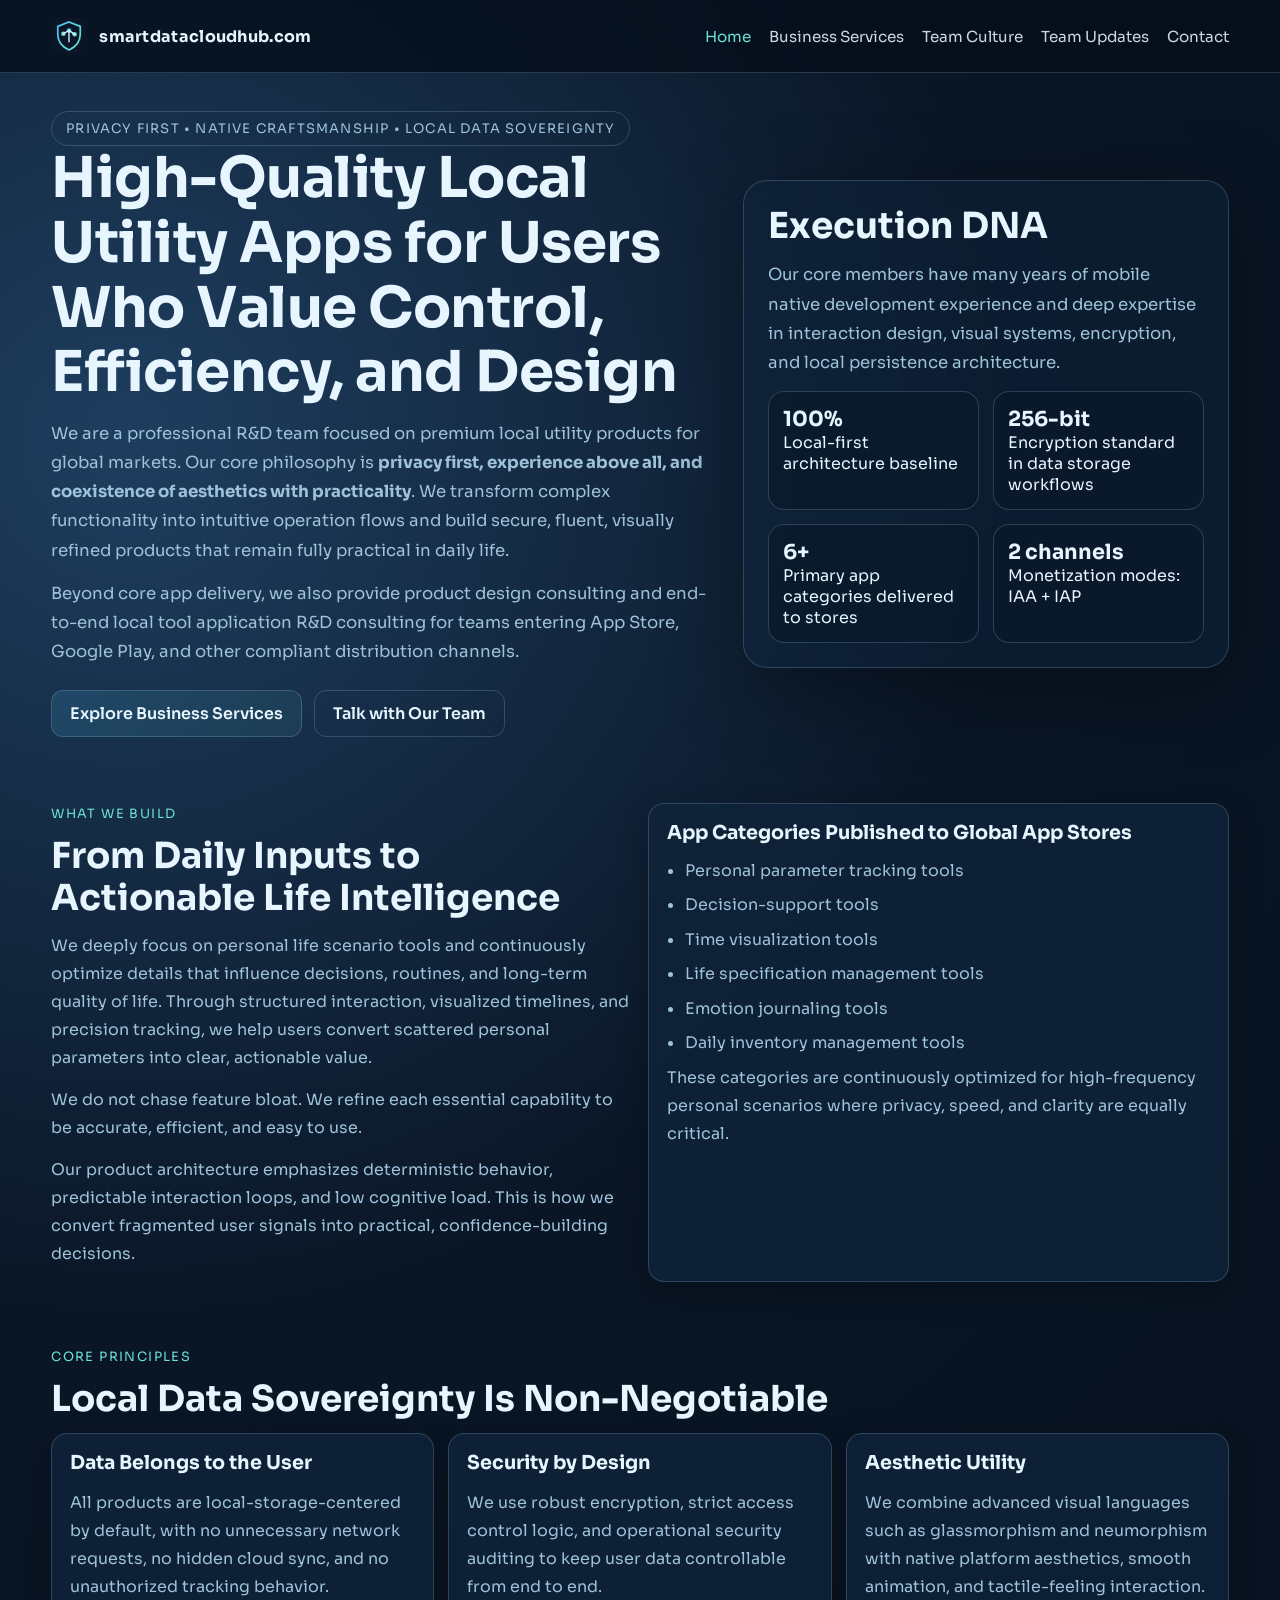
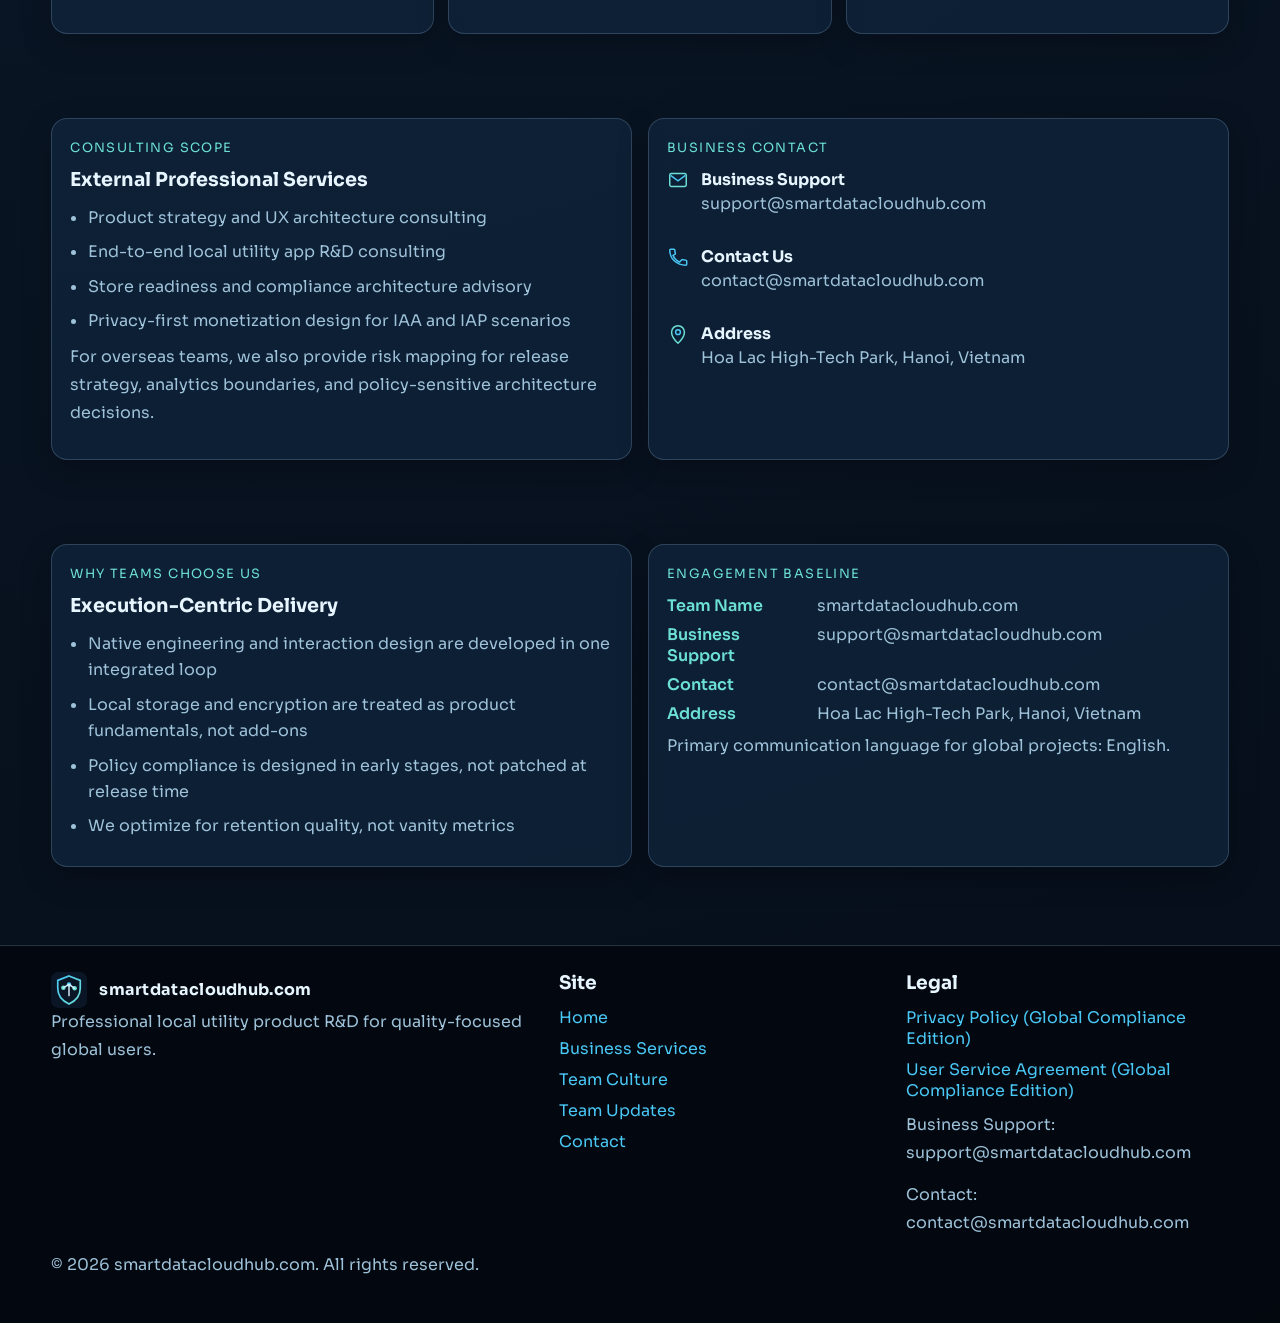
==== index.html @ f4ce81dc "smartdatacloudhub" ====
<!doctype html>
<html lang="en">
<head>
  <meta charset="utf-8">
  <meta http-equiv="x-ua-compatible" content="ie=edge">
  <meta name="viewport" content="width=device-width, initial-scale=1">
  <title>SmartDataCloudHub | Privacy-First Local Utility Product Team</title>
  <meta name="description" content="SmartDataCloudHub is a professional R&D team building high-quality privacy-first local utility apps for global users, plus product design and local-tool development consulting services.">
  <meta name="robots" content="index,follow,max-image-preview:large,max-snippet:-1,max-video-preview:-1">
  <meta name="theme-color" content="#0a1626">
  <meta property="og:type" content="website">
  <meta property="og:title" content="SmartDataCloudHub | Privacy-First Local Utility Product Team">
  <meta property="og:description" content="We build secure, elegant, high-performance local utility apps and provide full-cycle product consulting.">
  <meta property="og:url" content="https://smartdatacloudhub.com/">
  <meta property="og:image" content="https://smartdatacloudhub.com/images/hero-bg.png">
  <meta name="twitter:card" content="summary_large_image">
  <meta name="twitter:title" content="SmartDataCloudHub">
  <meta name="twitter:description" content="Privacy-first local utility apps for quality-focused users.">
  <meta name="twitter:image" content="https://smartdatacloudhub.com/images/hero-bg.png">
  <link rel="canonical" href="https://smartdatacloudhub.com/">
  <link rel="icon" type="image/svg+xml" href="images/favicon.svg">
  <link rel="stylesheet" href="css/style.css">
  <script type="application/ld+json">
  {
    "@context":"https://schema.org",
    "@type":"Organization",
    "name":"smartdatacloudhub.com",
    "url":"https://smartdatacloudhub.com",
    "logo":"https://smartdatacloudhub.com/images/logo.svg",
    "email":"support@smartdatacloudhub.com",
    "contactPoint":[
      {
        "@type":"ContactPoint",
        "contactType":"customer support",
        "email":"support@smartdatacloudhub.com",
        "availableLanguage":["English"]
      },
      {
        "@type":"ContactPoint",
        "contactType":"business",
        "email":"contact@smartdatacloudhub.com",
        "availableLanguage":["English"]
      }
    ],
    "address":{
      "@type":"PostalAddress",
      "addressLocality":"Hanoi",
      "addressCountry":"Vietnam",
      "streetAddress":"Hoa Lac High-Tech Park"
    },
    "sameAs":["https://smartdatacloudhub.com"]
  }
  </script>
</head>
<body>
  <header class="site-header">
    <div class="container nav-wrap">
      <a class="brand" href="index.html" aria-label="SmartDataCloudHub homepage">
        <img src="images/logo.svg" alt="SmartDataCloudHub logo" width="36" height="36">
        <span>smartdatacloudhub.com</span>
      </a>
      <button class="menu-btn" aria-label="Open menu" aria-expanded="false">Menu</button>
      <nav class="nav-links" aria-label="Main navigation">
        <a class="active" href="index.html">Home</a>
        <a href="services.html">Business Services</a>
        <a href="culture.html">Team Culture</a>
        <a href="news.html">Team Updates</a>
        <a href="contact.html">Contact</a>
      </nav>
    </div>
  </header>

  <main>
    <section class="hero">
      <img class="hero-bg" src="images/hero-bg.png" alt="Cold-tone abstract data horizon background">
      <div class="floating-orb one" data-parallax="0.8" aria-hidden="true"></div>
      <div class="floating-orb two" data-parallax="1.15" aria-hidden="true"></div>
      <div class="container hero-inner">
        <div class="reveal">
          <span class="tag">Privacy First • Native Craftsmanship • Local Data Sovereignty</span>
          <h1>High-Quality Local Utility Apps for Users Who Value Control, Efficiency, and Design</h1>
          <p>
            We are a professional R&D team focused on premium local utility products for global markets. Our core philosophy is
            <strong>privacy first, experience above all, and coexistence of aesthetics with practicality</strong>. We transform complex functionality into
            intuitive operation flows and build secure, fluent, visually refined products that remain fully practical in daily life.
          </p>
          <p>
            Beyond core app delivery, we also provide product design consulting and end-to-end local tool application R&D consulting
            for teams entering App Store, Google Play, and other compliant distribution channels.
          </p>
          <div class="cta-row">
            <a class="btn" href="services.html">Explore Business Services</a>
            <a class="btn ghost" href="contact.html">Talk with Our Team</a>
          </div>
        </div>
        <aside class="glass-card reveal" aria-label="Team performance highlights">
          <h2>Execution DNA</h2>
          <p>Our core members have many years of mobile native development experience and deep expertise in interaction design, visual systems, encryption, and local persistence architecture.</p>
          <div class="metrics">
            <div class="metric">
              <strong data-count="100" data-suffix="%">0%</strong>
              <span>Local-first architecture baseline</span>
            </div>
            <div class="metric">
              <strong data-count="256" data-suffix="-bit">0-bit</strong>
              <span>Encryption standard in data storage workflows</span>
            </div>
            <div class="metric">
              <strong data-count="6" data-suffix="+">0+</strong>
              <span>Primary app categories delivered to stores</span>
            </div>
            <div class="metric">
              <strong data-count="2" data-suffix=" channels">0 channels</strong>
              <span>Monetization modes: IAA + IAP</span>
            </div>
          </div>
        </aside>
      </div>
    </section>

    <section class="full-panel reveal">
      <div class="container grid-2">
        <div>
          <p class="kicker">What We Build</p>
          <h2>From Daily Inputs to Actionable Life Intelligence</h2>
          <p>
            We deeply focus on personal life scenario tools and continuously optimize details that influence decisions, routines, and long-term quality of life. Through structured interaction, visualized timelines, and precision tracking, we help users convert scattered personal parameters into clear, actionable value.
          </p>
          <p>
            We do not chase feature bloat. We refine each essential capability to be accurate, efficient, and easy to use.
          </p>
          <p>
            Our product architecture emphasizes deterministic behavior, predictable interaction loops, and low cognitive load. This is how we convert fragmented user signals into practical, confidence-building decisions.
          </p>
        </div>
        <div class="card">
          <h3>App Categories Published to Global App Stores</h3>
          <ul class="feature-list">
            <li>Personal parameter tracking tools</li>
            <li>Decision-support tools</li>
            <li>Time visualization tools</li>
            <li>Life specification management tools</li>
            <li>Emotion journaling tools</li>
            <li>Daily inventory management tools</li>
          </ul>
          <p class="dense-row">These categories are continuously optimized for high-frequency personal scenarios where privacy, speed, and clarity are equally critical.</p>
        </div>
      </div>
    </section>

    <section class="section">
      <div class="container">
        <p class="kicker">Core Principles</p>
        <h2 class="reveal">Local Data Sovereignty Is Non-Negotiable</h2>
        <div class="grid-3">
          <article class="card reveal">
            <h3>Data Belongs to the User</h3>
            <p>All products are local-storage-centered by default, with no unnecessary network requests, no hidden cloud sync, and no unauthorized tracking behavior.</p>
          </article>
          <article class="card reveal">
            <h3>Security by Design</h3>
            <p>We use robust encryption, strict access control logic, and operational security auditing to keep user data controllable from end to end.</p>
          </article>
          <article class="card reveal">
            <h3>Aesthetic Utility</h3>
            <p>We combine advanced visual languages such as glassmorphism and neumorphism with native platform aesthetics, smooth animation, and tactile-feeling interaction.</p>
          </article>
        </div>
      </div>
    </section>

    <section class="section">
      <div class="container grid-2">
        <div class="card reveal">
          <p class="kicker">Consulting Scope</p>
          <h3>External Professional Services</h3>
          <ul class="feature-list">
            <li>Product strategy and UX architecture consulting</li>
            <li>End-to-end local utility app R&D consulting</li>
            <li>Store readiness and compliance architecture advisory</li>
            <li>Privacy-first monetization design for IAA and IAP scenarios</li>
          </ul>
          <p class="dense-row">For overseas teams, we also provide risk mapping for release strategy, analytics boundaries, and policy-sensitive architecture decisions.</p>
        </div>
        <div class="card reveal">
          <p class="kicker">Business Contact</p>
          <div class="contact-item">
            <svg viewBox="0 0 24 24" fill="none" aria-hidden="true"><path d="M3 6.75A1.75 1.75 0 0 1 4.75 5h14.5A1.75 1.75 0 0 1 21 6.75v10.5A1.75 1.75 0 0 1 19.25 19H4.75A1.75 1.75 0 0 1 3 17.25z" stroke="#6ce0d7" stroke-width="1.6"/><path d="m4 7 8 6 8-6" stroke="#49c7f5" stroke-width="1.6"/></svg>
            <div>
              <strong>Business Support</strong>
              <p>support@smartdatacloudhub.com</p>
            </div>
          </div>
          <div class="contact-item">
            <svg viewBox="0 0 24 24" fill="none" aria-hidden="true"><path d="M6.5 10.3a15 15 0 0 0 7.2 7.2l2.4-2.4a1 1 0 0 1 1-.24c1.1.36 2.27.56 3.4.56a1 1 0 0 1 1 1V20a1 1 0 0 1-1 1C10.4 21 3 13.6 3 4.5a1 1 0 0 1 1-1h3.58a1 1 0 0 1 1 1c0 1.13.2 2.3.56 3.4a1 1 0 0 1-.24 1z" stroke="#49c7f5" stroke-width="1.6"/></svg>
            <div>
              <strong>Contact Us</strong>
              <p>contact@smartdatacloudhub.com</p>
            </div>
          </div>
          <div class="contact-item">
            <svg viewBox="0 0 24 24" fill="none" aria-hidden="true"><path d="M12 22s7-6.4 7-12a7 7 0 0 0-14 0c0 5.6 7 12 7 12z" stroke="#6ce0d7" stroke-width="1.6"/><circle cx="12" cy="10" r="2.6" stroke="#49c7f5" stroke-width="1.6"/></svg>
            <div>
              <strong>Address</strong>
              <p>Hoa Lac High-Tech Park, Hanoi, Vietnam</p>
            </div>
          </div>
        </div>
      </div>
    </section>

    <section class="section">
      <div class="container grid-2">
        <article class="card reveal">
          <p class="kicker">Why Teams Choose Us</p>
          <h3>Execution-Centric Delivery</h3>
          <ul class="feature-list">
            <li>Native engineering and interaction design are developed in one integrated loop</li>
            <li>Local storage and encryption are treated as product fundamentals, not add-ons</li>
            <li>Policy compliance is designed in early stages, not patched at release time</li>
            <li>We optimize for retention quality, not vanity metrics</li>
          </ul>
        </article>
        <article class="card reveal">
          <p class="kicker">Engagement Baseline</p>
          <dl class="kv">
            <div>
              <dt>Team Name</dt>
              <dd>smartdatacloudhub.com</dd>
            </div>
            <div>
              <dt>Business Support</dt>
              <dd>support@smartdatacloudhub.com</dd>
            </div>
            <div>
              <dt>Contact</dt>
              <dd>contact@smartdatacloudhub.com</dd>
            </div>
            <div>
              <dt>Address</dt>
              <dd>Hoa Lac High-Tech Park, Hanoi, Vietnam</dd>
            </div>
          </dl>
          <p class="dense-row">Primary communication language for global projects: English.</p>
        </article>
      </div>
    </section>
  </main>

  <footer class="site-footer">
    <div class="container footer-grid">
      <section>
        <a class="brand" href="index.html"><img src="images/logo.svg" alt="SmartDataCloudHub logo" width="32" height="32"><span>smartdatacloudhub.com</span></a>
        <p>Professional local utility product R&D for quality-focused global users.</p>
      </section>
      <section>
        <h3>Site</h3>
        <ul class="footer-list">
          <li><a href="index.html">Home</a></li>
          <li><a href="services.html">Business Services</a></li>
          <li><a href="culture.html">Team Culture</a></li>
          <li><a href="news.html">Team Updates</a></li>
          <li><a href="contact.html">Contact</a></li>
        </ul>
      </section>
      <section>
        <h3>Legal</h3>
        <ul class="footer-list">
          <li><a href="privacy-policy.html">Privacy Policy (Global Compliance Edition)</a></li>
          <li><a href="terms-of-service.html">User Service Agreement (Global Compliance Edition)</a></li>
        </ul>
        <p>Business Support: support@smartdatacloudhub.com</p>
        <p>Contact: contact@smartdatacloudhub.com</p>
      </section>
    </div>
    <div class="container">
      <p>© <span data-year></span> smartdatacloudhub.com. All rights reserved.</p>
    </div>
  </footer>

  <script src="js/main.js" defer></script>
</body>
</html>
---- css/style.css ----
@import url('https://fonts.googleapis.com/css2?family=Sora:wght@300;400;600;700;800&family=IBM+Plex+Mono:wght@400;500&display=swap');

:root {
  --bg-0: #050d18;
  --bg-1: #0a1626;
  --bg-2: #10233a;
  --bg-3: #15324c;
  --surface: rgba(15, 35, 58, 0.55);
  --surface-strong: rgba(15, 35, 58, 0.8);
  --line: rgba(173, 220, 255, 0.2);
  --text: #e7f5ff;
  --muted: #9ec2d9;
  --accent: #49c7f5;
  --accent-2: #6ce0d7;
  --success: #6ef7bd;
  --warning: #ffcc66;
  --danger: #ff8a8a;
  --shadow: 0 20px 80px rgba(0, 0, 0, 0.35);
  --radius-lg: 24px;
  --radius-md: 16px;
  --radius-sm: 12px;
}

* {
  box-sizing: border-box;
}

html,
body {
  margin: 0;
  padding: 0;
  scroll-behavior: smooth;
  background: radial-gradient(circle at 10% 15%, #1e3e5f 0%, var(--bg-1) 32%, var(--bg-0) 100%);
  color: var(--text);
  font-family: 'Sora', 'Segoe UI', sans-serif;
}

body::before {
  content: '';
  position: fixed;
  inset: 0;
  background-image: linear-gradient(rgba(255, 255, 255, 0.03) 1px, transparent 1px),
    linear-gradient(90deg, rgba(255, 255, 255, 0.03) 1px, transparent 1px);
  background-size: 52px 52px;
  pointer-events: none;
  z-index: -1;
}

a {
  color: var(--accent);
  text-decoration: none;
}

a:hover {
  color: var(--accent-2);
}

img {
  max-width: 100%;
  display: block;
}

.container {
  width: min(1200px, 92vw);
  margin: 0 auto;
}

.site-header {
  position: sticky;
  top: 0;
  z-index: 100;
  backdrop-filter: blur(16px);
  background: rgba(5, 13, 24, 0.75);
  border-bottom: 1px solid var(--line);
}

.nav-wrap {
  display: flex;
  align-items: center;
  justify-content: space-between;
  min-height: 72px;
  gap: 24px;
}

.brand {
  display: flex;
  align-items: center;
  gap: 12px;
  color: var(--text);
  font-weight: 700;
  letter-spacing: 0.3px;
}

.brand svg,
.brand img {
  width: 36px;
  height: 36px;
}

.nav-links {
  display: flex;
  gap: 18px;
  align-items: center;
}

.nav-links a {
  color: var(--text);
  opacity: 0.88;
  font-size: 0.95rem;
}

.nav-links a.active,
.nav-links a:hover {
  color: var(--accent-2);
  opacity: 1;
}

.menu-btn {
  display: none;
  border: 1px solid var(--line);
  background: transparent;
  color: var(--text);
  border-radius: 10px;
  padding: 8px 10px;
}

.hero {
  min-height: clamp(520px, 78vh, 760px);
  display: grid;
  place-items: center;
  position: relative;
  overflow: clip;
}

.hero-bg {
  position: absolute;
  inset: 0;
  z-index: -2;
  opacity: 0.46;
  object-fit: cover;
  width: 100%;
  height: 100%;
}

.floating-orb {
  position: absolute;
  border-radius: 999px;
  filter: blur(2px);
  animation: drift 14s ease-in-out infinite;
  z-index: -1;
}

.floating-orb.one {
  width: 320px;
  height: 320px;
  left: -60px;
  top: 12%;
  background: radial-gradient(circle at 40% 40%, rgba(73, 199, 245, 0.36), rgba(73, 199, 245, 0.02));
}

.floating-orb.two {
  width: 380px;
  height: 380px;
  right: -90px;
  bottom: 12%;
  animation-delay: -6s;
  background: radial-gradient(circle at 45% 45%, rgba(108, 224, 215, 0.3), rgba(108, 224, 215, 0.02));
}

@keyframes drift {
  0%,
  100% { transform: translateY(0) translateX(0); }
  50% { transform: translateY(-18px) translateX(12px); }
}

.hero-inner {
  display: grid;
  grid-template-columns: 1.15fr 0.85fr;
  gap: 34px;
  align-items: center;
}

.tag {
  display: inline-flex;
  align-items: center;
  gap: 8px;
  border: 1px solid var(--line);
  border-radius: 999px;
  padding: 8px 14px;
  font-size: 0.82rem;
  color: var(--muted);
  text-transform: uppercase;
  letter-spacing: 1.2px;
}

h1,
h2,
h3 {
  margin: 0 0 14px;
  line-height: 1.15;
}

h1 {
  font-size: clamp(2.2rem, 4.4vw, 4.2rem);
  letter-spacing: -0.5px;
}

h2 {
  font-size: clamp(1.6rem, 2.8vw, 2.6rem);
}

p {
  margin: 0 0 14px;
  color: var(--muted);
  line-height: 1.75;
}

.hero p {
  font-size: 1.04rem;
}

.cta-row {
  display: flex;
  flex-wrap: wrap;
  gap: 12px;
  margin-top: 24px;
}

.btn {
  border: 1px solid var(--line);
  background: linear-gradient(120deg, rgba(73, 199, 245, 0.15), rgba(108, 224, 215, 0.08));
  color: var(--text);
  padding: 12px 18px;
  border-radius: 12px;
  font-weight: 600;
  display: inline-flex;
  align-items: center;
  gap: 8px;
  transition: transform 0.28s ease, box-shadow 0.28s ease;
}

.btn:hover {
  transform: translateY(-2px);
  box-shadow: 0 12px 24px rgba(33, 160, 221, 0.22);
}

.btn.ghost {
  background: transparent;
}

.glass-card {
  background: var(--surface);
  border: 1px solid var(--line);
  border-radius: var(--radius-lg);
  padding: 24px;
  box-shadow: var(--shadow);
  backdrop-filter: blur(14px);
}

.metrics {
  display: grid;
  grid-template-columns: repeat(2, minmax(0, 1fr));
  gap: 14px;
}

.metric {
  background: rgba(9, 26, 43, 0.72);
  border: 1px solid var(--line);
  border-radius: var(--radius-md);
  padding: 14px;
}

.metric strong {
  display: block;
  font-size: 1.3rem;
}

.full-panel {
  min-height: auto;
  display: block;
  padding: 28px 0 22px;
}

.section {
  padding: 42px 0;
}

.grid-3 {
  display: grid;
  grid-template-columns: repeat(3, minmax(0, 1fr));
  gap: 14px;
}

.grid-2 {
  display: grid;
  grid-template-columns: repeat(2, minmax(0, 1fr));
  gap: 16px;
}

.card {
  border: 1px solid var(--line);
  background: var(--surface-strong);
  border-radius: var(--radius-md);
  padding: 18px;
  box-shadow: 0 10px 30px rgba(0, 0, 0, 0.25);
}

.split-list {
  display: grid;
  grid-template-columns: repeat(2, minmax(0, 1fr));
  gap: 10px 16px;
}

.kv {
  margin: 0;
  padding: 0;
}

.kv div {
  display: grid;
  grid-template-columns: 140px 1fr;
  gap: 10px;
  margin-bottom: 8px;
}

.kv dt {
  color: var(--accent-2);
  font-weight: 600;
}

.kv dd {
  margin: 0;
  color: var(--muted);
}

.card h3 {
  font-size: 1.2rem;
}

.kicker {
  color: var(--accent-2);
  text-transform: uppercase;
  letter-spacing: 1.4px;
  font-size: 0.8rem;
  margin-bottom: 10px;
}

.timeline {
  position: relative;
  padding-left: 22px;
}

.timeline::before {
  content: '';
  position: absolute;
  left: 5px;
  top: 8px;
  bottom: 8px;
  width: 2px;
  background: linear-gradient(var(--accent), transparent);
}

.timeline-item {
  position: relative;
  margin-bottom: 24px;
  padding-left: 16px;
}

.timeline-item::before {
  content: '';
  position: absolute;
  left: -21px;
  top: 7px;
  width: 10px;
  height: 10px;
  border-radius: 50%;
  background: var(--accent-2);
}

.feature-list {
  padding-left: 18px;
  margin: 0;
  color: var(--muted);
}

.feature-list li {
  margin-bottom: 8px;
  line-height: 1.65;
}

.reveal {
  opacity: 0;
  transform: translateY(18px) scale(0.99);
  transition: opacity 0.8s ease, transform 0.8s ease;
}

.reveal.show {
  opacity: 1;
  transform: translateY(0) scale(1);
}

.site-footer {
  border-top: 1px solid var(--line);
  margin-top: 36px;
  padding: 26px 0 30px;
  background: rgba(3, 8, 14, 0.86);
}

.footer-grid {
  display: grid;
  grid-template-columns: 1.5fr 1fr 1fr;
  gap: 24px;
}

.footer-list {
  list-style: none;
  margin: 0;
  padding: 0;
}

.footer-list li {
  margin-bottom: 10px;
}

.legal-shell {
  padding: 26px 0 52px;
}

.legal-shell h1 {
  margin-bottom: 8px;
}

.legal-shell h2 {
  margin-top: 24px;
  margin-bottom: 8px;
}

.legal-shell h3 {
  margin-top: 14px;
  margin-bottom: 8px;
}

.legal-shell p,
.legal-shell li {
  color: #cfe7f8;
  line-height: 1.78;
}

.legal-shell ol,
.legal-shell ul {
  padding-left: 22px;
}

.page-banner {
  min-height: 46vh;
  display: flex;
  align-items: center;
  border-bottom: 1px solid var(--line);
  background: linear-gradient(130deg, rgba(20, 52, 76, 0.7), rgba(8, 18, 32, 0.8));
}

.badge {
  display: inline-block;
  border: 1px solid var(--line);
  border-radius: 999px;
  padding: 5px 11px;
  margin-right: 8px;
  margin-bottom: 8px;
  color: var(--muted);
  font-size: 0.82rem;
}

.news-card time {
  display: block;
  color: var(--accent-2);
  margin-bottom: 8px;
  font-family: 'IBM Plex Mono', Consolas, monospace;
  font-size: 0.82rem;
}

.contact-item {
  display: flex;
  gap: 12px;
  align-items: flex-start;
  margin-bottom: 14px;
}

.contact-item svg {
  width: 22px;
  height: 22px;
  flex: 0 0 auto;
}

.note {
  border-left: 3px solid var(--accent);
  padding: 12px 14px;
  border-radius: 10px;
  background: rgba(9, 27, 44, 0.65);
}

.dense-row {
  margin-top: 8px;
}

@media (max-width: 1024px) {
  .hero-inner,
  .grid-3,
  .grid-2,
  .footer-grid {
    grid-template-columns: 1fr;
  }

  .hero {
    min-height: auto;
    padding: 36px 0 40px;
  }

  .split-list {
    grid-template-columns: 1fr;
  }

  .kv div {
    grid-template-columns: 1fr;
    gap: 2px;
  }
}

@media (max-width: 760px) {
  .menu-btn {
    display: inline-flex;
  }

  .nav-links {
    position: absolute;
    top: 72px;
    left: 0;
    right: 0;
    padding: 14px 4vw 20px;
    background: rgba(3, 10, 18, 0.95);
    border-bottom: 1px solid var(--line);
    flex-direction: column;
    align-items: flex-start;
    transform-origin: top;
    transform: scaleY(0);
    opacity: 0;
    pointer-events: none;
    transition: transform 0.3s ease, opacity 0.3s ease;
  }

  .nav-links.open {
    transform: scaleY(1);
    opacity: 1;
    pointer-events: auto;
  }

  .full-panel,
  .section {
    padding: 30px 0;
    min-height: auto;
  }
}
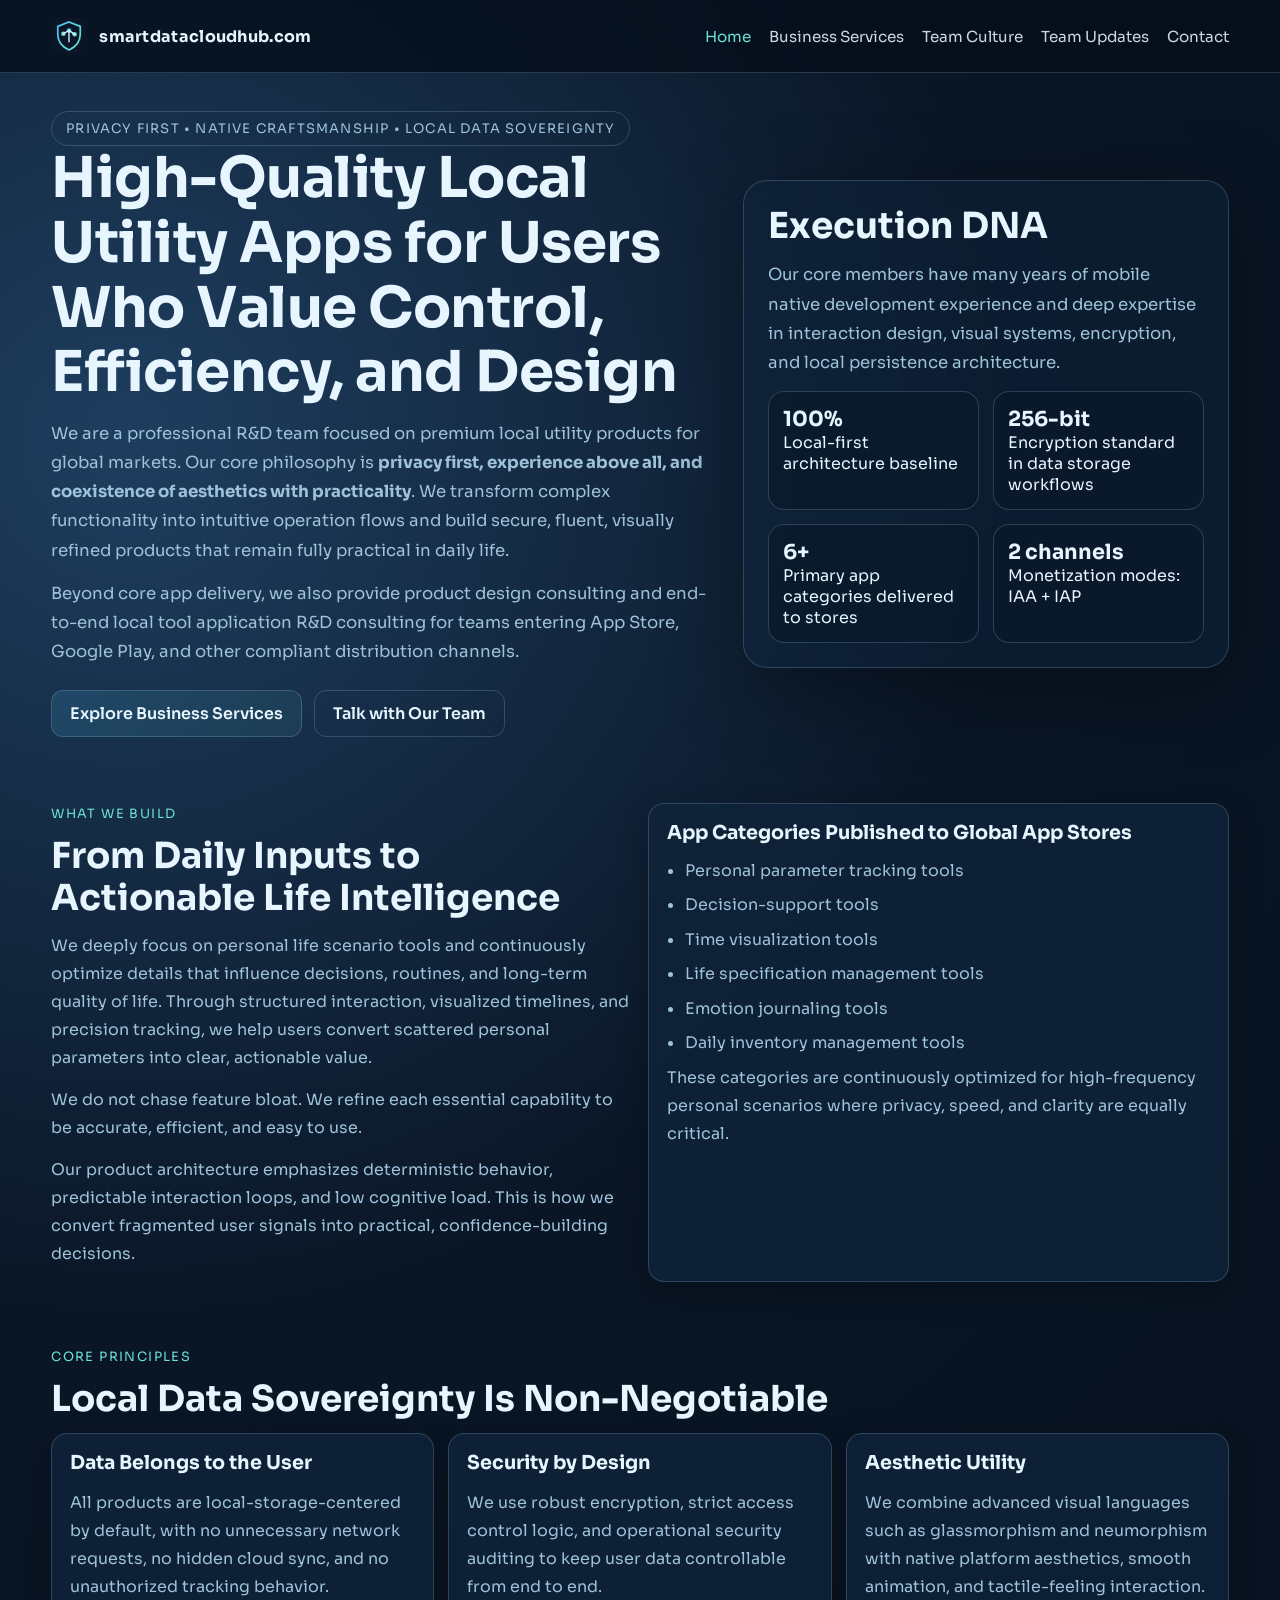
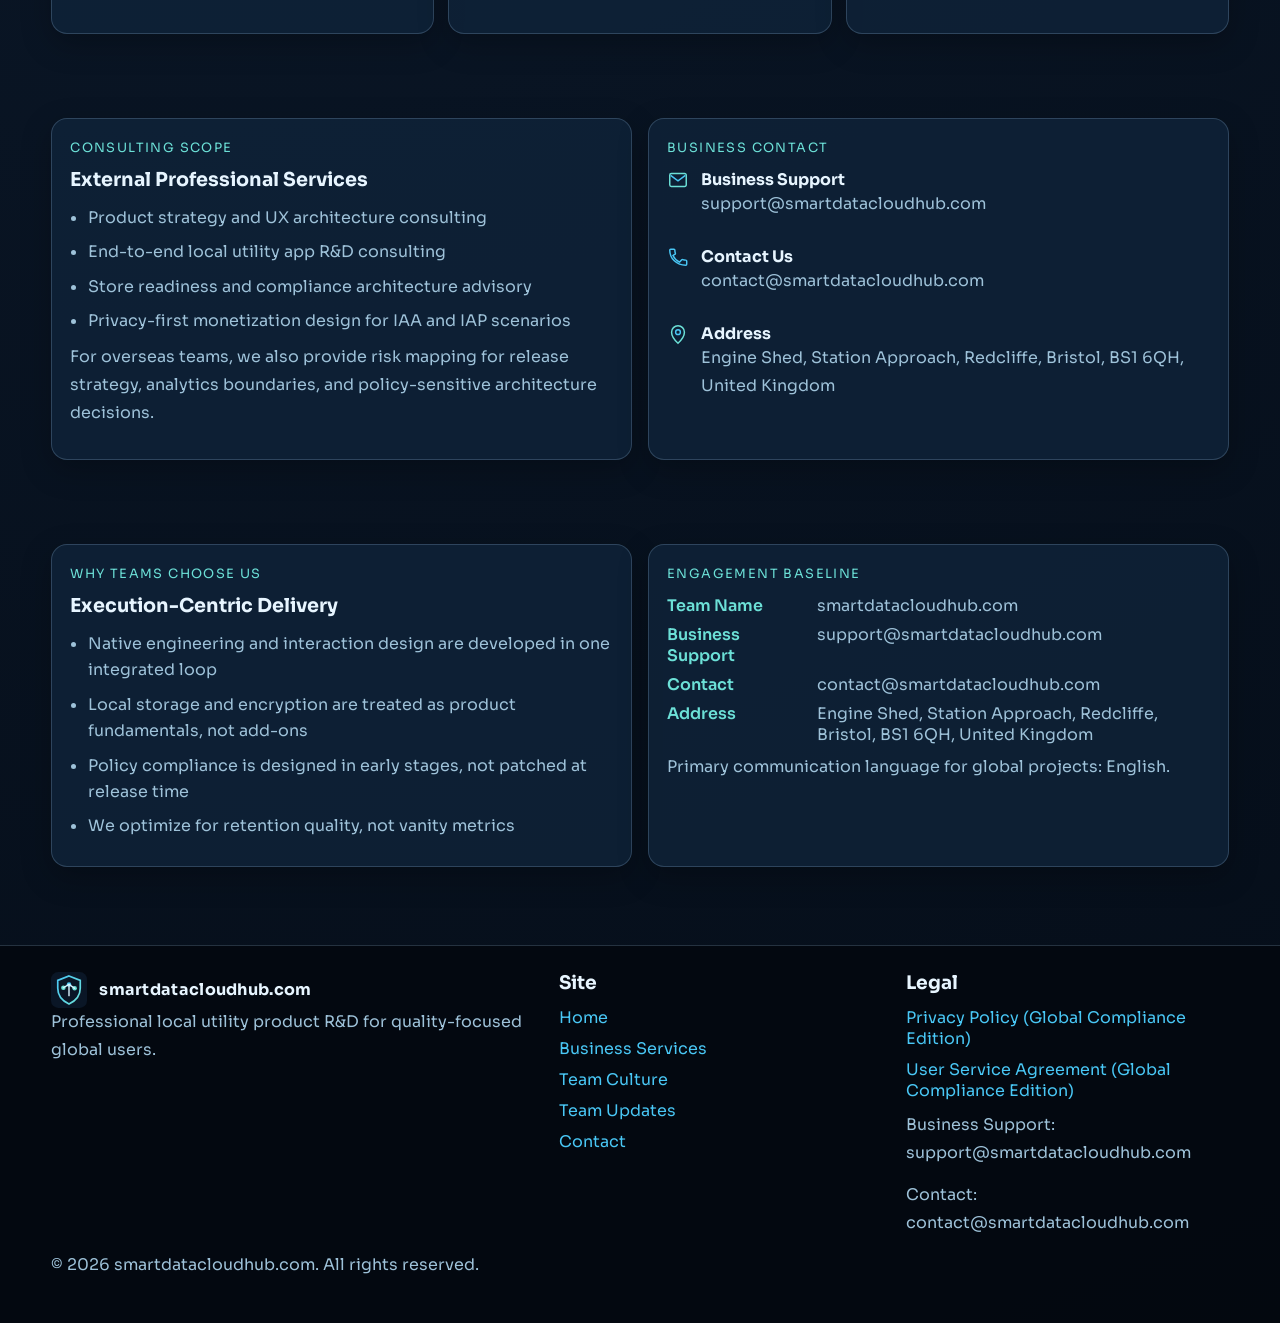
==== commit d37bd9d3: "smartdatacloudhub" ====
--- a/index.html
+++ b/index.html
@@ -44,9 +44,9 @@
     ],
     "address":{
       "@type":"PostalAddress",
-      "addressLocality":"Hanoi",
-      "addressCountry":"Vietnam",
-      "streetAddress":"Hoa Lac High-Tech Park"
+      "addressLocality":"Bristol",
+      "addressCountry":"GB",
+      "streetAddress":"Engine Shed, Station Approach, Redcliffe"
     },
     "sameAs":["https://smartdatacloudhub.com"]
   }
@@ -202,7 +202,7 @@
             <svg viewBox="0 0 24 24" fill="none" aria-hidden="true"><path d="M12 22s7-6.4 7-12a7 7 0 0 0-14 0c0 5.6 7 12 7 12z" stroke="#6ce0d7" stroke-width="1.6"/><circle cx="12" cy="10" r="2.6" stroke="#49c7f5" stroke-width="1.6"/></svg>
             <div>
               <strong>Address</strong>
-              <p>Hoa Lac High-Tech Park, Hanoi, Vietnam</p>
+              <p>Engine Shed, Station Approach, Redcliffe, Bristol, BS1 6QH, United Kingdom</p>
             </div>
           </div>
         </div>
@@ -238,7 +238,7 @@
             </div>
             <div>
               <dt>Address</dt>
-              <dd>Hoa Lac High-Tech Park, Hanoi, Vietnam</dd>
+              <dd>Engine Shed, Station Approach, Redcliffe, Bristol, BS1 6QH, United Kingdom</dd>
             </div>
           </dl>
           <p class="dense-row">Primary communication language for global projects: English.</p>
